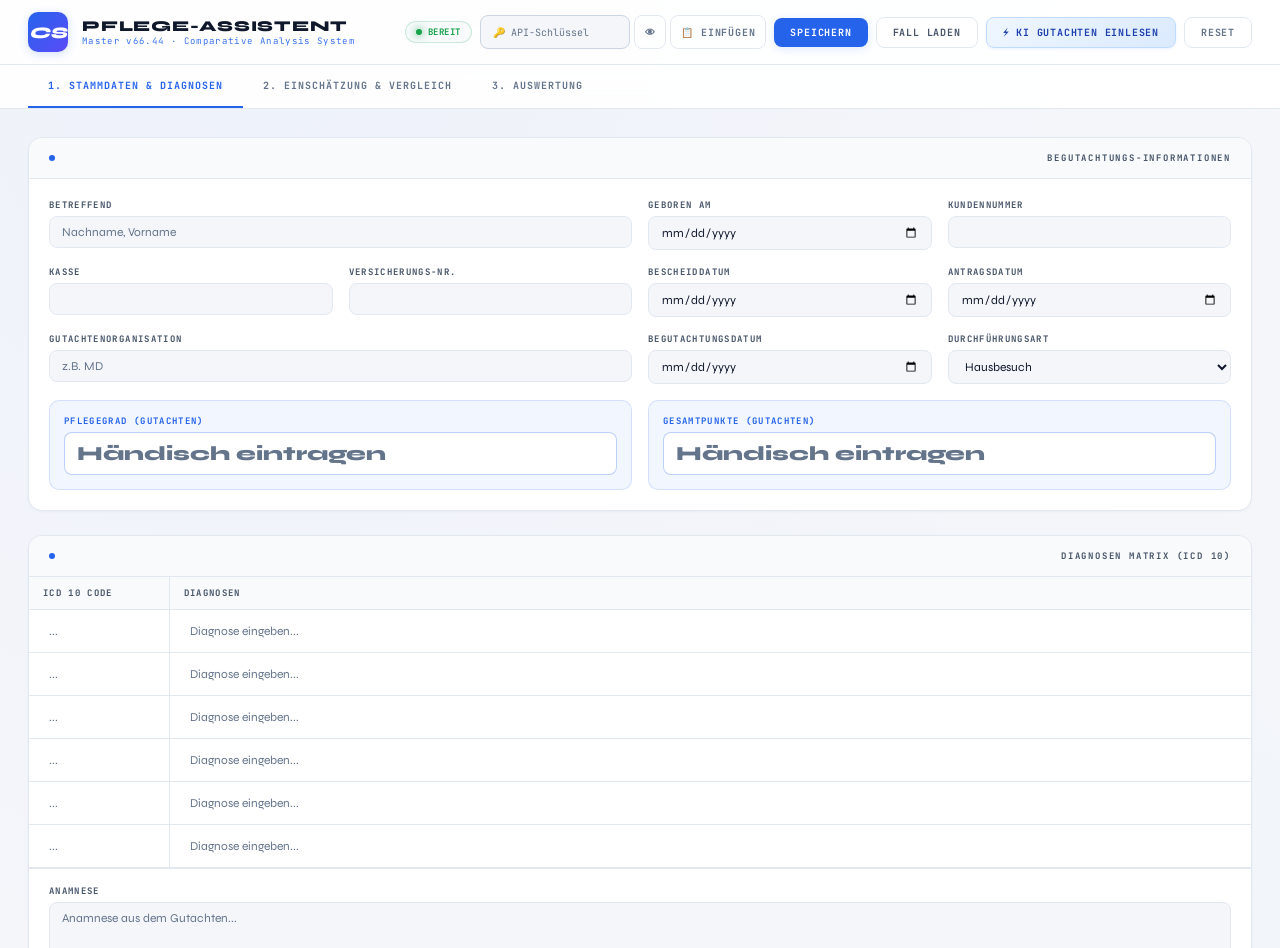
==== index.html @ 0c0820a0 "Weiterleitung im Wurzelverzeichnis auf die App (pflege-app/) Damit oeffnet die GitHub-Pages-Hauptadr" ====
<!DOCTYPE html>
<html lang="de">
<head>
  <meta charset="utf-8">
  <meta http-equiv="refresh" content="0; url=./pflege-app/">
  <title>Schulz Pflege-Assistent</title>
  <link rel="canonical" href="./pflege-app/">
</head>
<body style="font-family:system-ui,Arial,sans-serif;padding:2rem;color:#1e293b">
  <p>Die Anwendung wird geladen …
     <a href="./pflege-app/">Hier klicken</a>, falls sie nicht automatisch öffnet.</p>
</body>
</html>
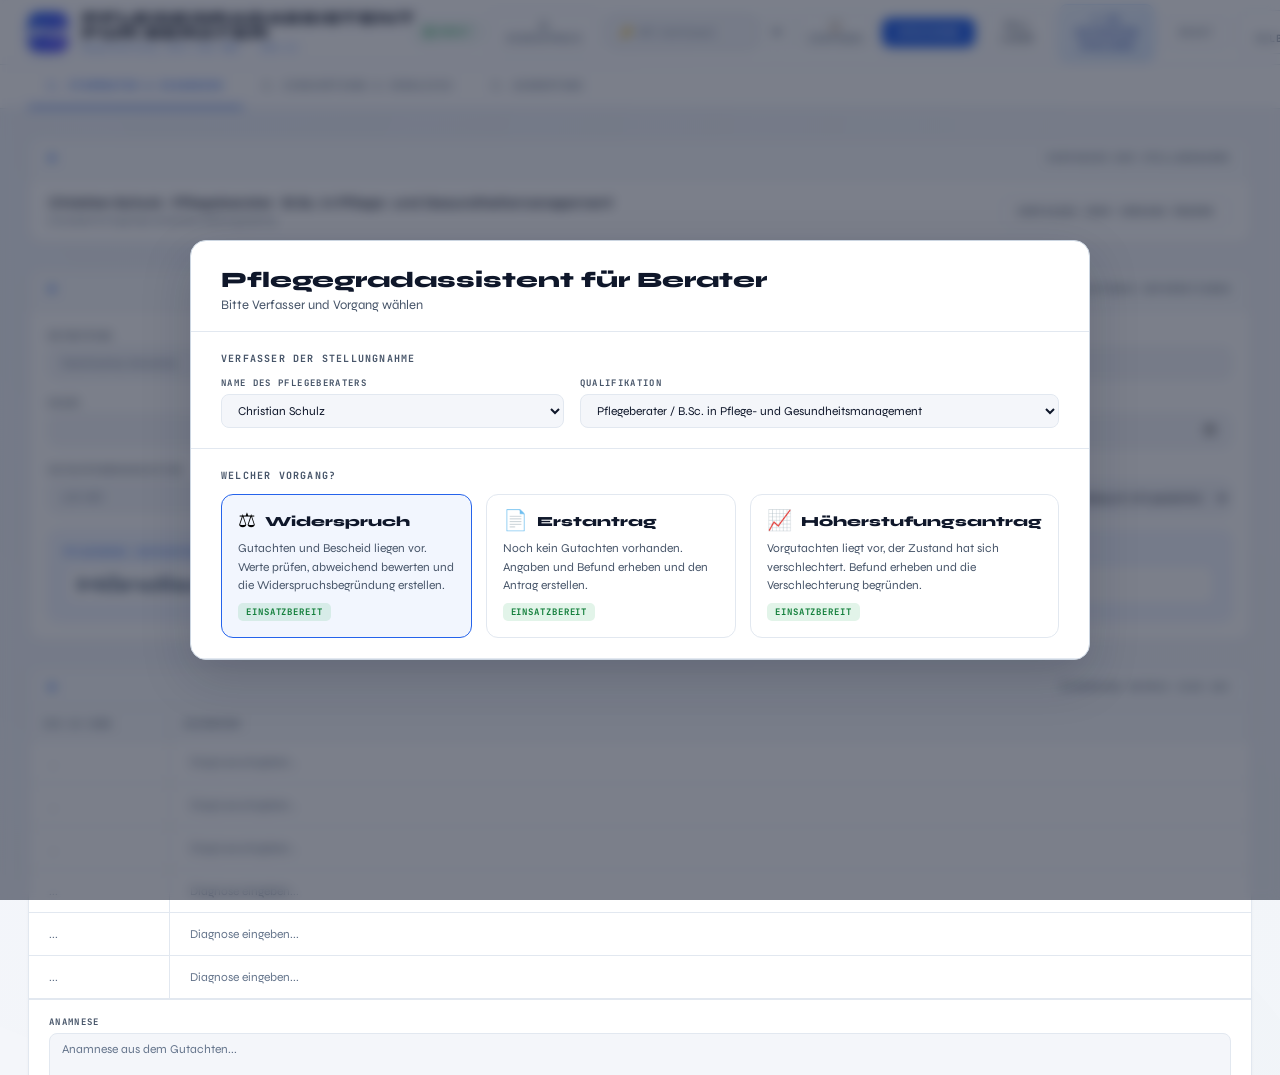
==== commit 55acb164: "Projekt umbenannt in "Pflegegradassistent fuer Berater" - Kopfzeile der App: Logo "PG", Titel "Pfleg" ====
--- a/index.html
+++ b/index.html
@@ -3,7 +3,7 @@
 <head>
   <meta charset="utf-8">
   <meta http-equiv="refresh" content="0; url=./pflege-app/">
-  <title>Schulz Pflege-Assistent</title>
+  <title>Pflegegradassistent für Berater</title>
   <link rel="canonical" href="./pflege-app/">
 </head>
 <body style="font-family:system-ui,Arial,sans-serif;padding:2rem;color:#1e293b">
